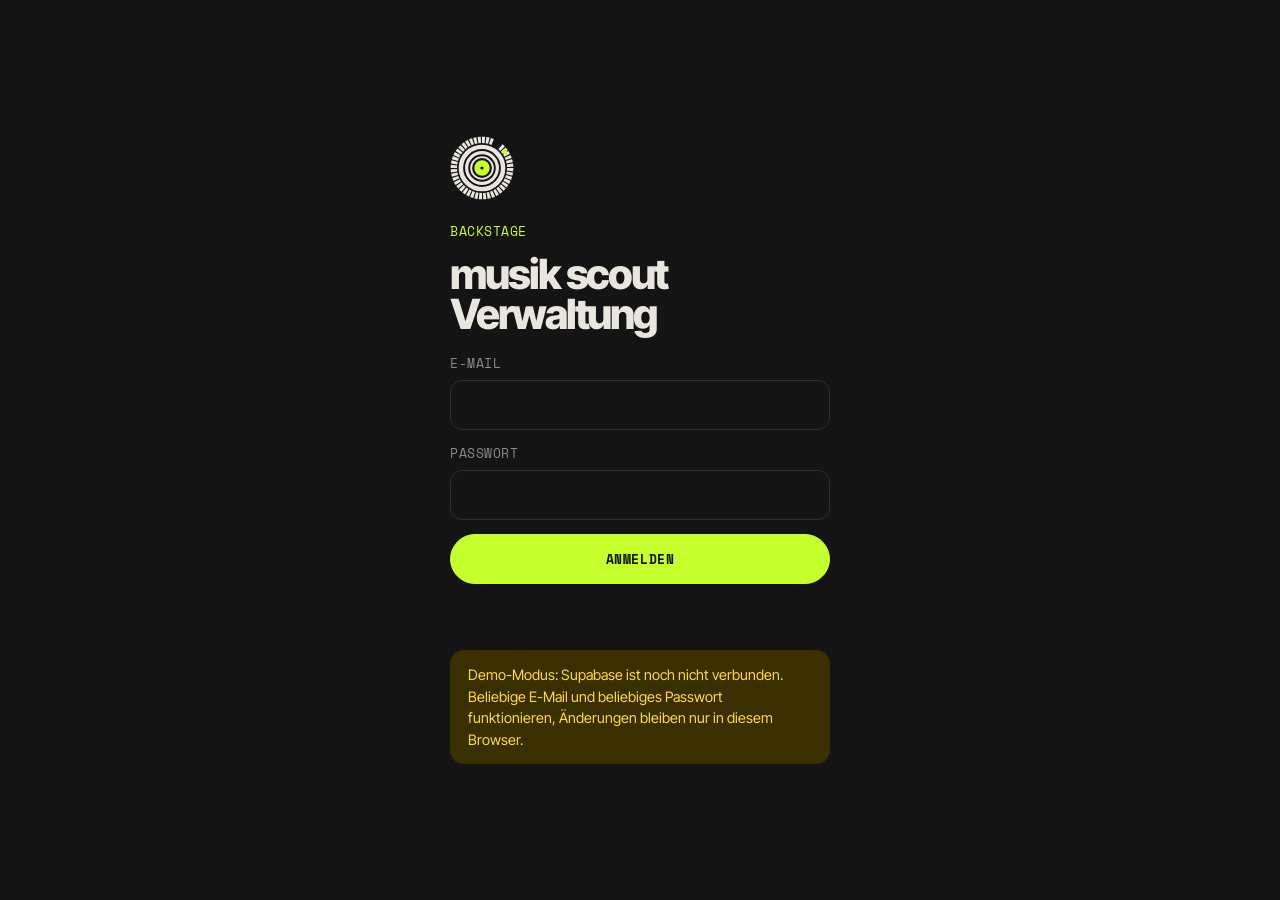
==== backstage-b0ivr8/index.html @ bc031a05 "Admin-Bereich (Backstage), Events in Datenbank, QR-Plakat, Danke-Screen mit nächstem Termin - Verste" ====
<!doctype html>
<html lang="de">
<head>
  <meta charset="utf-8">
  <meta name="viewport" content="width=device-width, initial-scale=1">
  <title>Backstage · musik scout</title>
  <meta name="robots" content="noindex, nofollow">
  <meta name="theme-color" content="#141414">
  <link rel="icon" href="../assets/logo-static.svg" type="image/svg+xml">
  <link rel="stylesheet" href="../assets/style.css">
  <link rel="stylesheet" href="admin.css">
</head>
<body class="admin">
  <div id="app"></div>

  <script src="../assets/data.js"></script>
  <script src="../assets/config.js"></script>
  <script src="../assets/db.js"></script>
  <script src="admin.js"></script>
</body>
</html>
---- assets/style.css ----
@import url("https://fonts.googleapis.com/css2?family=Inter+Tight:wght@500;700;800&family=Space+Mono:wght@400;700&display=swap");

:root {
  --bg: #141414;
  --bg-2: #1c1c1c;
  --ink: #e9e6df;
  --ink-dim: #8d8a84;
  --line: #2d2d2d;
  --lime: #c6ff2e;
  --sans: "Inter Tight", "Helvetica Neue", Arial, sans-serif;
  --mono: "Space Mono", ui-monospace, Menlo, monospace;
  --pad: clamp(20px, 5vw, 64px);
}

* { box-sizing: border-box; margin: 0; padding: 0; }
html { scroll-behavior: smooth; }
body {
  background: var(--bg);
  color: var(--ink);
  font-family: var(--sans);
  -webkit-font-smoothing: antialiased;
  line-height: 1.5;
}
a { color: inherit; }
img, svg { display: block; max-width: 100%; }

.mono { font-family: var(--mono); text-transform: uppercase; letter-spacing: 0.04em; font-size: 0.82rem; }
.lime { color: var(--lime); }
.dim { color: var(--ink-dim); }
.wrap { max-width: 1180px; margin: 0 auto; padding: 0 var(--pad); }

/* ── Nav ─────────────────────────────────────────── */
.nav {
  position: sticky; top: 0; z-index: 10;
  display: flex; justify-content: space-between; align-items: center;
  padding: 18px var(--pad);
  background: rgba(20, 20, 20, 0.85);
  backdrop-filter: blur(10px);
  border-bottom: 1px solid var(--line);
}
.nav .brand { display: flex; gap: 10px; align-items: center; text-decoration: none; font-weight: 800; letter-spacing: -0.02em; }
.nav .brand img { width: 28px; height: 28px; }
.nav ul { display: flex; gap: 28px; list-style: none; }
.nav ul a { text-decoration: none; }
.nav ul a:hover { color: var(--lime); }
@media (max-width: 720px) { .nav ul li:not(:last-child) { display: none; } }

/* ── Hero ────────────────────────────────────────── */
.hero { padding-top: clamp(40px, 8vw, 96px); padding-bottom: clamp(48px, 8vw, 110px); }
.hero-meta { display: flex; justify-content: space-between; margin-bottom: clamp(24px, 5vw, 48px); }
.hero-grid { display: grid; grid-template-columns: 1.05fr 1fr; gap: clamp(24px, 5vw, 72px); align-items: center; }
.hero-logo { width: 100%; max-width: 520px; justify-self: center; color: var(--ink); }
.hero-logo .orbit { transform-origin: 100px 100px; animation: orbit 14s linear infinite; }
@keyframes orbit { to { transform: rotate(360deg); } }
@media (prefers-reduced-motion: reduce) { .hero-logo .orbit { animation: none; } }

.wordmark {
  font-weight: 800;
  font-size: clamp(4.2rem, 13vw, 10.5rem);
  line-height: 0.82;
  letter-spacing: -0.055em;
  margin-bottom: 28px;
}
.hero p.lede { font-size: clamp(1.1rem, 1.6vw, 1.35rem); max-width: 30ch; color: var(--ink); }
.hero p.lede strong { color: var(--lime); font-weight: 700; }
.cta-row { display: flex; gap: 12px; flex-wrap: wrap; margin-top: 32px; }

.btn {
  display: inline-flex; align-items: center; gap: 10px;
  padding: 14px 22px; border-radius: 999px;
  font-family: var(--mono); text-transform: uppercase; font-size: 0.82rem; letter-spacing: 0.04em;
  text-decoration: none; border: 1px solid var(--ink); background: transparent; color: var(--ink);
  cursor: pointer; transition: background .15s, color .15s, transform .1s;
}
.btn:hover { background: var(--ink); color: var(--bg); }
.btn.primary { background: var(--lime); border-color: var(--lime); color: var(--bg); font-weight: 700; }
.btn.primary:hover { background: var(--ink); border-color: var(--ink); }
.btn:active { transform: scale(0.97); }

@media (max-width: 860px) {
  .hero-grid { grid-template-columns: 1fr; }
  .hero-logo { max-width: 300px; order: -1; }
}

/* ── Sections ────────────────────────────────────── */
section { border-top: 1px solid var(--line); padding: clamp(56px, 9vw, 120px) 0; }
.section-head { display: flex; justify-content: space-between; align-items: baseline; margin-bottom: clamp(28px, 5vw, 56px); gap: 16px; }
h2 { font-size: clamp(2.2rem, 5.5vw, 4.2rem); font-weight: 800; letter-spacing: -0.045em; line-height: 0.95; }

/* Event-Karte im Poster-Stil */
.event-card {
  display: grid; grid-template-columns: 1fr 1fr; gap: 0;
  border: 1px solid var(--line); border-radius: 18px; overflow: hidden; background: var(--bg-2);
}
.event-card .left, .event-card .right { padding: clamp(24px, 4vw, 44px); }
.event-card .left { border-right: 1px solid var(--line); display: flex; flex-direction: column; justify-content: space-between; gap: 32px; }
.event-date { font-size: clamp(3.4rem, 8vw, 6rem); font-weight: 800; letter-spacing: -0.05em; line-height: 0.9; }
.lineup { list-style: none; text-align: right; }
.lineup li { font-size: clamp(1.5rem, 3vw, 2.2rem); font-weight: 700; letter-spacing: -0.03em; line-height: 1.15; }
.lineup a { text-decoration: none; }
.lineup a:hover { color: var(--lime); }
.right .group + .group { margin-top: 26px; }
.right .group .mono { margin-bottom: 6px; text-align: right; }
.event-foot { display: flex; justify-content: space-between; align-items: center; border-top: 1px solid var(--line); padding: 18px clamp(24px, 4vw, 44px); grid-column: 1 / -1; gap: 12px; flex-wrap: wrap; }
@media (max-width: 760px) {
  .event-card { grid-template-columns: 1fr; }
  .event-card .left { border-right: 0; border-bottom: 1px solid var(--line); }
}

/* Konzept */
.steps { display: grid; grid-template-columns: repeat(3, 1fr); gap: 1px; background: var(--line); border: 1px solid var(--line); border-radius: 18px; overflow: hidden; }
.step { background: var(--bg); padding: clamp(24px, 3.5vw, 40px); }
.step .num { font-family: var(--mono); color: var(--lime); margin-bottom: 40px; }
.step h3 { font-size: 1.6rem; letter-spacing: -0.03em; margin-bottom: 10px; }
.step p { color: var(--ink-dim); }
@media (max-width: 760px) { .steps { grid-template-columns: 1fr; } }

/* Archiv */
.archive { list-style: none; border-top: 1px solid var(--line); }
.archive li { display: grid; grid-template-columns: 90px 140px 1fr auto; gap: 16px; padding: 20px 0; border-bottom: 1px solid var(--line); align-items: baseline; }
.archive .acts { font-weight: 700; font-size: 1.15rem; letter-spacing: -0.02em; }
.archive .win { color: var(--lime); }
.empty { color: var(--ink-dim); padding: 24px 0; }
@media (max-width: 760px) { .archive li { grid-template-columns: 1fr; gap: 4px; } }

/* Bewerben */
.apply { display: grid; grid-template-columns: 1fr 1fr; gap: clamp(28px, 5vw, 72px); align-items: start; }
.apply p { color: var(--ink-dim); font-size: 1.1rem; max-width: 40ch; margin-top: 18px; }
form.apply-form { display: grid; gap: 12px; }
.field { display: grid; gap: 6px; }
.field input, .field textarea {
  width: 100%; padding: 14px 16px; border-radius: 12px; border: 1px solid var(--line);
  background: var(--bg-2); color: var(--ink); font: inherit; font-size: 1rem;
}
.field input:focus, .field textarea:focus { outline: none; border-color: var(--lime); }
.field textarea { min-height: 110px; resize: vertical; }
@media (max-width: 760px) { .apply { grid-template-columns: 1fr; } }

/* Footer */
footer { border-top: 1px solid var(--line); padding: 40px 0 56px; }
footer .wrap { display: flex; justify-content: space-between; gap: 20px; flex-wrap: wrap; }

/* ── Voting-Seite ────────────────────────────────── */
.vote-page { min-height: 100svh; display: flex; flex-direction: column; }
.vote-head { padding: 22px var(--pad) 0; display: flex; justify-content: space-between; align-items: center; }
.vote-head img { width: 40px; height: 40px; }
.vote-main { flex: 1; padding: 28px var(--pad) 40px; max-width: 560px; width: 100%; margin: 0 auto; }
.vote-main h1 { font-size: clamp(2.6rem, 11vw, 3.6rem); font-weight: 800; letter-spacing: -0.05em; line-height: 0.92; margin: 10px 0 14px; }
.vote-main .sub { color: var(--ink-dim); margin-bottom: 28px; }
.choices { display: grid; gap: 12px; }
.choice {
  display: flex; justify-content: space-between; align-items: center;
  width: 100%; padding: 22px 22px; border-radius: 16px;
  border: 1px solid var(--line); background: var(--bg-2); color: var(--ink);
  font: inherit; font-size: 1.6rem; font-weight: 700; letter-spacing: -0.03em; text-align: left;
  cursor: pointer; transition: border-color .15s, background .15s, transform .1s;
}
.choice .dot { width: 22px; height: 22px; border-radius: 50%; border: 2px solid var(--ink-dim); flex: none; transition: all .15s; }
.choice:hover { border-color: var(--ink-dim); }
.choice[aria-pressed="true"] { border-color: var(--lime); background: #20241a; }
.choice[aria-pressed="true"] .dot { border-color: var(--lime); background: var(--lime); box-shadow: inset 0 0 0 4px #20241a; }
.choice:active { transform: scale(0.985); }
.vote-submit { width: 100%; justify-content: center; margin-top: 22px; padding: 18px; font-size: 0.95rem; }
.vote-submit:disabled { background: var(--bg-2); border-color: var(--line); color: var(--ink-dim); cursor: not-allowed; }
.notice { border: 1px solid var(--line); border-radius: 16px; padding: 26px; background: var(--bg-2); }
.notice h2 { font-size: 2rem; margin-bottom: 8px; }
.notice p { color: var(--ink-dim); }
.demo-flag { position: fixed; bottom: 12px; left: 50%; transform: translateX(-50%); background: #3a2f00; color: #ffd84a; border-radius: 999px; padding: 6px 14px; font-family: var(--mono); font-size: 0.7rem; text-transform: uppercase; white-space: nowrap; }

/* ── Live-Ergebnis (Beamer) ──────────────────────── */
.results-page { min-height: 100vh; padding: 4vh 5vw; display: grid; grid-template-rows: auto 1fr auto; gap: 4vh; }
.results-top { display: flex; justify-content: space-between; align-items: flex-start; }
.results-top h1 { font-size: 7vw; font-weight: 800; letter-spacing: -0.055em; line-height: 0.85; }
.results-bars { display: grid; align-content: center; gap: 3.2vh; }
.bar-row { display: grid; grid-template-columns: 26vw 1fr 9vw; align-items: center; gap: 2vw; }
.bar-row .name { font-size: 3.4vw; font-weight: 800; letter-spacing: -0.04em; text-align: right; white-space: nowrap; overflow: hidden; text-overflow: ellipsis; }
.bar-track { height: 7vh; background: var(--bg-2); border-radius: 999px; overflow: hidden; }
.bar-fill { height: 100%; width: 0; background: var(--ink); border-radius: 999px; transition: width 0.9s cubic-bezier(.2,.8,.2,1); }
.bar-row.lead .bar-fill { background: var(--lime); }
.bar-row .pct { font-family: var(--mono); font-size: 2.4vw; }
.results-foot { display: flex; justify-content: space-between; align-items: flex-end; }
.qr-box { display: flex; gap: 2vw; align-items: center; }
.qr-box .qr { background: var(--ink); padding: 10px; border-radius: 12px; width: 15vh; height: 15vh; }
.qr-box .qr img, .qr-box .qr canvas, .qr-box .qr svg { width: 100%; height: 100%; }
.results-foot .mono { font-size: 1.4vw; }

/* Sprachumschalter */
.lang { display: flex; gap: 6px; align-items: center; }
.lang button { background: none; border: 0; color: var(--ink-dim); font: inherit; cursor: pointer; padding: 2px; }
.lang button[aria-pressed="true"] { color: var(--lime); }
.lang button:hover { color: var(--ink); }
.hero-logo img { width: 100%; height: auto; }

/* Nach dem Voting */
.stay { margin-top: 28px; }
.next-mini { display: grid; gap: 4px; margin-top: 10px; padding: 18px 20px; border: 1px solid var(--line); border-radius: 16px; text-decoration: none; background: var(--bg-2); }
.next-mini strong { font-size: 1.3rem; letter-spacing: -0.02em; }
.next-mini:hover { border-color: var(--lime); }
---- backstage-b0ivr8/admin.css ----
.admin { min-height: 100vh; }
.a-wrap { max-width: 980px; margin: 0 auto; padding: 0 var(--pad) 80px; }
.a-top { display: flex; justify-content: space-between; align-items: center; padding: 20px var(--pad); border-bottom: 1px solid var(--line); position: sticky; top: 0; background: rgba(20,20,20,.9); backdrop-filter: blur(10px); z-index: 5; }
.a-top .brand { display: flex; gap: 10px; align-items: center; font-weight: 800; letter-spacing: -0.02em; }
.a-top .brand img { width: 28px; }
.a-top .brand .mono { color: var(--lime); }
.btn.sm { padding: 9px 14px; font-size: 0.72rem; }
.btn.danger:hover { background: #ff5a4e; border-color: #ff5a4e; color: var(--bg); }
.btn.ghost { border-color: var(--line); }

/* Login */
.login { min-height: 100vh; display: grid; place-items: center; padding: var(--pad); }
.login form { width: 100%; max-width: 380px; display: grid; gap: 14px; }
.login img { width: 64px; margin-bottom: 8px; }
.login h1 { font-size: 2.6rem; font-weight: 800; letter-spacing: -0.05em; line-height: .95; margin-bottom: 6px; }
.err { color: #ff7a70; min-height: 1.2em; font-family: var(--mono); font-size: .75rem; }

/* Liste */
.a-head { display: flex; justify-content: space-between; align-items: end; gap: 16px; margin: 40px 0 18px; }
.a-head h2 { font-size: clamp(1.8rem, 4vw, 2.6rem); }
.ev-list { display: grid; gap: 14px; }
.ev { border: 1px solid var(--line); border-radius: 18px; background: var(--bg-2); overflow: hidden; }
.ev-main { display: grid; grid-template-columns: 150px 1fr auto; gap: 20px; padding: 22px; align-items: center; }
.ev-date { font-size: 2.4rem; font-weight: 800; letter-spacing: -0.05em; line-height: .9; }
.ev-acts { font-weight: 700; font-size: 1.15rem; letter-spacing: -0.02em; }
.badge { display: inline-flex; align-items: center; gap: 7px; padding: 6px 12px; border-radius: 999px; font-family: var(--mono); font-size: .68rem; text-transform: uppercase; border: 1px solid var(--line); color: var(--ink-dim); white-space: nowrap; }
.badge.open { border-color: var(--lime); color: var(--lime); }
.badge.open::before { content: ""; width: 7px; height: 7px; border-radius: 50%; background: var(--lime); animation: pulse 1.4s infinite; }
@keyframes pulse { 50% { opacity: .25; } }
.ev-actions { display: flex; flex-wrap: wrap; gap: 8px; padding: 14px 22px; border-top: 1px solid var(--line); }
.ev-actions .spacer { flex: 1; }
.ev-res { padding: 18px 22px 22px; border-top: 1px solid var(--line); display: grid; gap: 10px; }
.res-row { display: grid; grid-template-columns: 160px 1fr 80px; gap: 12px; align-items: center; }
.res-row .bar { height: 12px; border-radius: 999px; background: var(--bg); overflow: hidden; }
.res-row .bar i { display: block; height: 100%; background: var(--ink); border-radius: 999px; }
.res-row.lead .bar i { background: var(--lime); }
.res-row b { font-weight: 700; }
.win-row { display: flex; gap: 10px; flex-wrap: wrap; align-items: center; margin-top: 8px; }
select, .admin input, .admin textarea { padding: 12px 14px; border-radius: 12px; border: 1px solid var(--line); background: var(--bg); color: var(--ink); font: inherit; }
select:focus, .admin input:focus { outline: none; border-color: var(--lime); }
@media (max-width: 700px) {
  .ev-main { grid-template-columns: 1fr; gap: 10px; }
  .res-row { grid-template-columns: 1fr 70px; } .res-row .bar { grid-column: 1 / -1; grid-row: 2; }
}

/* Editor */
.editor { display: grid; gap: 22px; margin-top: 32px; }
.editor .grid2 { display: grid; grid-template-columns: 1fr 1fr; gap: 14px; }
.editor .grid3 { display: grid; grid-template-columns: 2fr 1fr 2fr; gap: 10px; }
.editor fieldset { border: 1px solid var(--line); border-radius: 18px; padding: 20px; display: grid; gap: 14px; }
.editor legend { font-family: var(--mono); text-transform: uppercase; font-size: .75rem; color: var(--lime); padding: 0 8px; }
.editor .field input { background: var(--bg); }
.act-row { display: grid; grid-template-columns: 1fr 1.3fr auto; gap: 10px; }
.hint { color: var(--ink-dim); font-size: .85rem; }
@media (max-width: 700px) { .editor .grid2, .editor .grid3, .act-row { grid-template-columns: 1fr; } }

.toast { position: fixed; bottom: 20px; left: 50%; transform: translateX(-50%); background: var(--lime); color: var(--bg); padding: 10px 18px; border-radius: 999px; font-family: var(--mono); font-size: .75rem; text-transform: uppercase; font-weight: 700; z-index: 20; }
.demo-note { margin-top: 24px; padding: 14px 18px; border-radius: 14px; background: #3a2f00; color: #ffd84a; font-size: .9rem; }
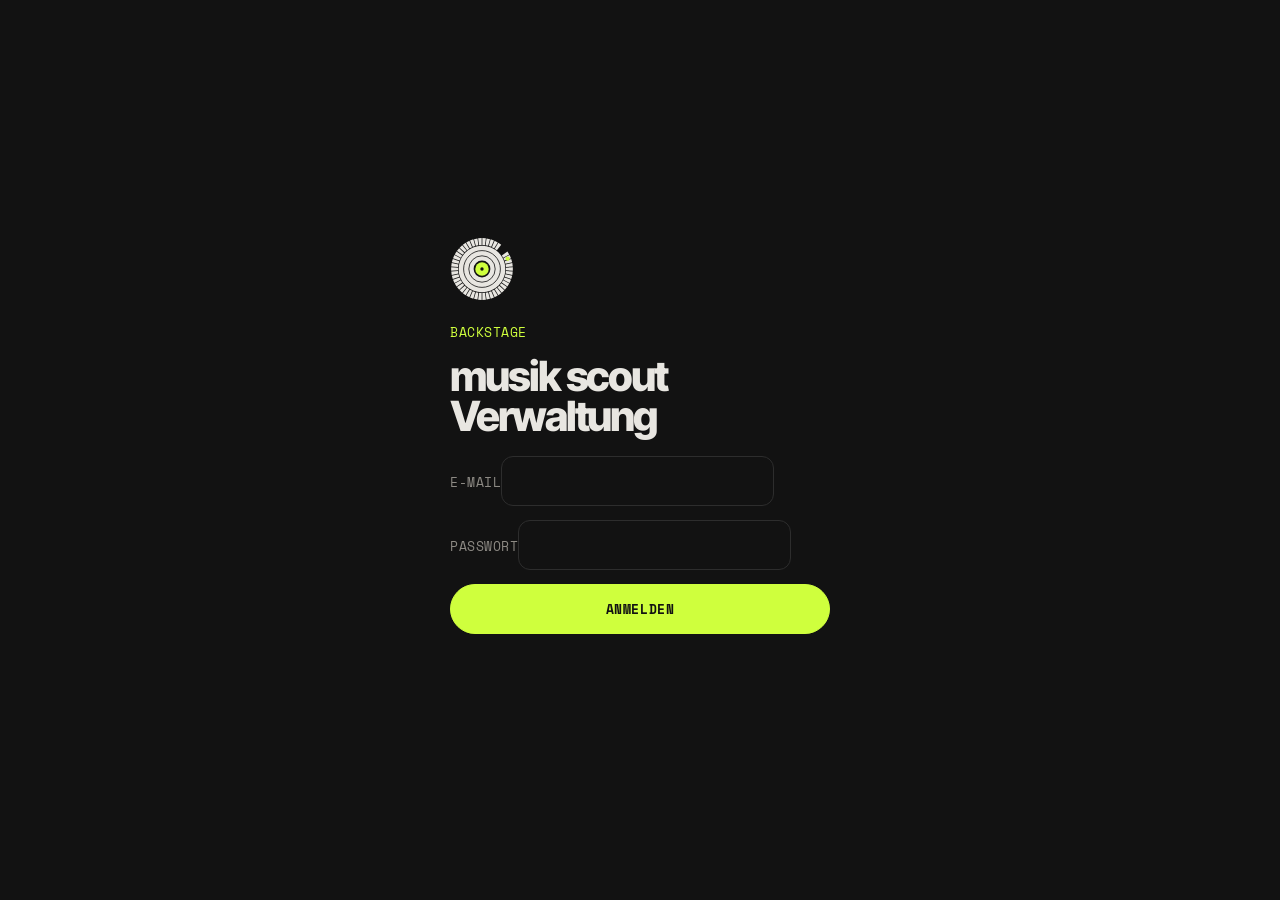
==== commit 44eda705: "Genre-Spiel mit Glücksrad, echtes Logo, Archiv mit Fotos, Künstler- und Spendenbereich - Abstimmung:" ====
--- a/backstage-b0ivr8/index.html
+++ b/backstage-b0ivr8/index.html
@@ -5,7 +5,7 @@
   <meta name="viewport" content="width=device-width, initial-scale=1">
   <title>Backstage · musik scout</title>
   <meta name="robots" content="noindex, nofollow">
-  <meta name="theme-color" content="#141414">
+  <meta name="theme-color" content="#121212">
   <link rel="icon" href="../assets/logo-static.svg" type="image/svg+xml">
   <link rel="stylesheet" href="../assets/style.css">
   <link rel="stylesheet" href="admin.css">
--- a/assets/style.css
+++ b/assets/style.css
@@ -1,12 +1,12 @@
 @import url("https://fonts.googleapis.com/css2?family=Inter+Tight:wght@500;700;800&family=Space+Mono:wght@400;700&display=swap");
 
 :root {
-  --bg: #141414;
-  --bg-2: #1c1c1c;
-  --ink: #e9e6df;
+  --bg: #121212;
+  --bg-2: #1b1b1a;
+  --ink: #e8e6e1;
   --ink-dim: #8d8a84;
   --line: #2d2d2d;
-  --lime: #c6ff2e;
+  --lime: #cfff3d;
   --sans: "Inter Tight", "Helvetica Neue", Arial, sans-serif;
   --mono: "Space Mono", ui-monospace, Menlo, monospace;
   --pad: clamp(20px, 5vw, 64px);
@@ -34,16 +34,16 @@
   position: sticky; top: 0; z-index: 10;
   display: flex; justify-content: space-between; align-items: center;
   padding: 18px var(--pad);
-  background: rgba(20, 20, 20, 0.85);
+  background: rgba(18, 18, 18, 0.85);
   backdrop-filter: blur(10px);
   border-bottom: 1px solid var(--line);
 }
 .nav .brand { display: flex; gap: 10px; align-items: center; text-decoration: none; font-weight: 800; letter-spacing: -0.02em; }
 .nav .brand img { width: 28px; height: 28px; }
-.nav ul { display: flex; gap: 28px; list-style: none; }
+.nav ul { display: flex; gap: 24px; list-style: none; align-items: center; }
 .nav ul a { text-decoration: none; }
 .nav ul a:hover { color: var(--lime); }
-@media (max-width: 720px) { .nav ul li:not(:last-child) { display: none; } }
+@media (max-width: 900px) { .nav ul li:not(:last-child) { display: none; } }
 
 /* ── Hero ────────────────────────────────────────── */
 .hero { padding-top: clamp(40px, 8vw, 96px); padding-bottom: clamp(48px, 8vw, 110px); }
@@ -115,27 +115,6 @@
 .step p { color: var(--ink-dim); }
 @media (max-width: 760px) { .steps { grid-template-columns: 1fr; } }
 
-/* Archiv */
-.archive { list-style: none; border-top: 1px solid var(--line); }
-.archive li { display: grid; grid-template-columns: 90px 140px 1fr auto; gap: 16px; padding: 20px 0; border-bottom: 1px solid var(--line); align-items: baseline; }
-.archive .acts { font-weight: 700; font-size: 1.15rem; letter-spacing: -0.02em; }
-.archive .win { color: var(--lime); }
-.empty { color: var(--ink-dim); padding: 24px 0; }
-@media (max-width: 760px) { .archive li { grid-template-columns: 1fr; gap: 4px; } }
-
-/* Bewerben */
-.apply { display: grid; grid-template-columns: 1fr 1fr; gap: clamp(28px, 5vw, 72px); align-items: start; }
-.apply p { color: var(--ink-dim); font-size: 1.1rem; max-width: 40ch; margin-top: 18px; }
-form.apply-form { display: grid; gap: 12px; }
-.field { display: grid; gap: 6px; }
-.field input, .field textarea {
-  width: 100%; padding: 14px 16px; border-radius: 12px; border: 1px solid var(--line);
-  background: var(--bg-2); color: var(--ink); font: inherit; font-size: 1rem;
-}
-.field input:focus, .field textarea:focus { outline: none; border-color: var(--lime); }
-.field textarea { min-height: 110px; resize: vertical; }
-@media (max-width: 760px) { .apply { grid-template-columns: 1fr; } }
-
 /* Footer */
 footer { border-top: 1px solid var(--line); padding: 40px 0 56px; }
 footer .wrap { display: flex; justify-content: space-between; gap: 20px; flex-wrap: wrap; }
@@ -147,19 +126,6 @@
 .vote-main { flex: 1; padding: 28px var(--pad) 40px; max-width: 560px; width: 100%; margin: 0 auto; }
 .vote-main h1 { font-size: clamp(2.6rem, 11vw, 3.6rem); font-weight: 800; letter-spacing: -0.05em; line-height: 0.92; margin: 10px 0 14px; }
 .vote-main .sub { color: var(--ink-dim); margin-bottom: 28px; }
-.choices { display: grid; gap: 12px; }
-.choice {
-  display: flex; justify-content: space-between; align-items: center;
-  width: 100%; padding: 22px 22px; border-radius: 16px;
-  border: 1px solid var(--line); background: var(--bg-2); color: var(--ink);
-  font: inherit; font-size: 1.6rem; font-weight: 700; letter-spacing: -0.03em; text-align: left;
-  cursor: pointer; transition: border-color .15s, background .15s, transform .1s;
-}
-.choice .dot { width: 22px; height: 22px; border-radius: 50%; border: 2px solid var(--ink-dim); flex: none; transition: all .15s; }
-.choice:hover { border-color: var(--ink-dim); }
-.choice[aria-pressed="true"] { border-color: var(--lime); background: #20241a; }
-.choice[aria-pressed="true"] .dot { border-color: var(--lime); background: var(--lime); box-shadow: inset 0 0 0 4px #20241a; }
-.choice:active { transform: scale(0.985); }
 .vote-submit { width: 100%; justify-content: center; margin-top: 22px; padding: 18px; font-size: 0.95rem; }
 .vote-submit:disabled { background: var(--bg-2); border-color: var(--line); color: var(--ink-dim); cursor: not-allowed; }
 .notice { border: 1px solid var(--line); border-radius: 16px; padding: 26px; background: var(--bg-2); }
@@ -196,3 +162,83 @@
 .next-mini { display: grid; gap: 4px; margin-top: 10px; padding: 18px 20px; border: 1px solid var(--line); border-radius: 16px; text-decoration: none; background: var(--bg-2); }
 .next-mini strong { font-size: 1.3rem; letter-spacing: -0.02em; }
 .next-mini:hover { border-color: var(--lime); }
+
+/* ── Rad (Genre-Spiel) ───────────────────────────── */
+.wheel { width: 100%; height: auto; display: block; user-select: none; -webkit-tap-highlight-color: transparent; }
+.wheel .w-arc { fill: none; stroke: #3a3a38; stroke-width: 14; stroke-linecap: round; transition: stroke .3s; }
+.wheel .w-arc.on { stroke: var(--lime); }
+.wheel .w-label { font-family: var(--sans); font-weight: 800; font-size: 68px; letter-spacing: -0.02em; fill: #8d8a84; transition: fill .3s; }
+.wheel .w-label.on { fill: var(--lime); }
+.wheel .w-hit { fill: transparent; cursor: pointer; }
+.wheel .w-center { fill: transparent; cursor: pointer; }
+.wheel.spinning .w-label { fill: #5a5955; }
+
+/* ── Das Spiel ───────────────────────────────────── */
+.game { display: grid; grid-template-columns: 1.1fr 1fr; gap: clamp(28px, 6vw, 80px); align-items: center; }
+.game-title { font-family: var(--mono); font-weight: 700; text-transform: uppercase; color: var(--lime); font-size: clamp(2.6rem, 7vw, 5rem); letter-spacing: 0.02em; margin: 10px 0 22px; }
+.game p { font-family: var(--mono); font-size: clamp(.95rem, 1.3vw, 1.08rem); line-height: 1.6; max-width: 44ch; margin-bottom: 14px; }
+.game-drink { display: block; font-family: var(--mono); font-weight: 700; text-transform: uppercase; color: var(--lime); font-size: clamp(2rem, 5vw, 3.4rem); line-height: 1.1; margin-top: 10px; }
+.game-wheel { max-width: 460px; width: 100%; justify-self: center; }
+@media (max-width: 800px) { .game { grid-template-columns: 1fr; } }
+
+/* ── Archiv ──────────────────────────────────────── */
+#archive-list { display: grid; gap: 22px; }
+.arch { border: 1px solid var(--line); border-radius: 18px; overflow: hidden; background: var(--bg-2); }
+.arch-head, .arch-foot { display: flex; justify-content: space-between; gap: 12px; padding: 16px 22px; flex-wrap: wrap; }
+.arch-head { border-bottom: 1px solid var(--line); }
+.arch-foot { border-top: 1px solid var(--line); }
+.arch-body { display: grid; grid-template-columns: 240px 1fr; gap: 22px; padding: 22px; }
+.arch-poster img { width: 100%; border-radius: 10px; display: block; transition: transform .2s; }
+.arch-poster:hover img { transform: scale(1.02); }
+.arch-people { display: grid; grid-template-columns: repeat(auto-fill, minmax(150px, 1fr)); gap: 14px; align-content: start; }
+.person { margin: 0; }
+.person img, .person .ph { width: 100%; aspect-ratio: 4 / 5; object-fit: cover; border-radius: 10px; display: block; filter: grayscale(1); background: var(--bg); transition: filter .3s; }
+.person:hover img { filter: none; }
+.person figcaption { display: grid; gap: 2px; margin-top: 8px; }
+.person strong { font-size: 1.05rem; letter-spacing: -0.02em; }
+.person a { text-decoration: none; } .person a:hover { color: var(--lime); }
+.empty { color: var(--ink-dim); padding: 24px 0; }
+@media (max-width: 700px) { .arch-body { grid-template-columns: 1fr; } .arch-poster { max-width: 260px; } .arch-people { grid-template-columns: repeat(2, 1fr); } }
+
+/* ── Für Künstler:innen ──────────────────────────── */
+.artists { display: grid; grid-template-columns: 1.2fr 1fr; gap: clamp(28px, 6vw, 80px); align-items: start; }
+.artists h2 { margin: 10px 0 18px; }
+.artists-p { font-size: 1.15rem; max-width: 46ch; color: var(--ink); }
+.artists-p strong { color: var(--lime); }
+.artist-steps { list-style: none; display: grid; gap: 14px; margin: 28px 0 8px; }
+.artist-steps li { display: grid; grid-template-columns: 30px 1fr; gap: 12px; align-items: start; font-family: var(--mono); font-size: .92rem; }
+.artist-steps .n { width: 26px; height: 26px; border-radius: 6px; background: var(--lime); color: var(--bg); display: grid; place-items: center; font-weight: 700; }
+.artists-side { display: grid; gap: 16px; }
+.qr-card { display: grid; justify-items: center; gap: 12px; padding: 22px; border: 2px solid var(--lime); border-radius: 18px; text-decoration: none; background: var(--bg-2); }
+.qr-card .qr, .support-qr .qr { background: var(--ink); padding: 12px; border-radius: 12px; width: 190px; height: 190px; }
+.qr svg { width: 100%; height: 100%; display: block; }
+.video-slot { display: flex; gap: 16px; align-items: center; padding: 20px 22px; border: 1px dashed var(--line); border-radius: 18px; }
+.video-slot .play { width: 46px; height: 46px; border-radius: 50%; border: 2px solid var(--ink-dim); position: relative; flex: none; }
+.video-slot .play::after { content: ""; position: absolute; left: 17px; top: 13px; border-left: 14px solid var(--ink-dim); border-top: 9px solid transparent; border-bottom: 9px solid transparent; }
+@media (max-width: 800px) { .artists { grid-template-columns: 1fr; } }
+
+/* ── Unterstützen ────────────────────────────────── */
+.support { display: grid; grid-template-columns: 1.4fr 1fr; gap: clamp(28px, 6vw, 80px); align-items: center; }
+.support p { color: var(--ink-dim); font-size: 1.1rem; max-width: 44ch; margin-top: 16px; }
+.support-qr { display: grid; justify-items: center; gap: 10px; }
+.donate-range { font-family: var(--mono); font-size: 1.6rem; }
+@media (max-width: 760px) { .support { grid-template-columns: 1fr; } }
+
+/* ── Abstimmung / Ticket ─────────────────────────── */
+.vote-brand { display: flex; gap: 10px; align-items: center; text-decoration: none; font-weight: 800; letter-spacing: -0.02em; }
+.vote-brand img { width: 30px; height: 30px; }
+.vote-wheel { max-width: 400px; margin: 4px auto 0; }
+.ticket { margin-top: 22px; border: 2px solid var(--line); border-radius: 22px; padding: 22px; background: var(--bg-2); position: relative; overflow: hidden; }
+.ticket.won { border-color: var(--lime); box-shadow: 0 0 0 4px rgba(207,255,61,.12); animation: glow 1.6s ease-in-out infinite; }
+.ticket.lost { opacity: .85; }
+@keyframes glow { 50% { box-shadow: 0 0 0 10px rgba(207,255,61,.05); } }
+.ticket-top { display: flex; justify-content: space-between; align-items: center; color: var(--ink-dim); }
+.live-dot { width: 12px; height: 12px; border-radius: 50%; background: var(--lime); animation: pulse 1.2s infinite; }
+@keyframes pulse { 50% { opacity: .2; } }
+.ticket-genre { font-family: var(--mono); font-weight: 700; text-transform: uppercase; color: var(--lime); font-size: clamp(3.4rem, 18vw, 5rem); line-height: 1; margin: 18px 0 6px; letter-spacing: 0.02em; }
+.ticket-code { color: var(--ink); font-size: .95rem; }
+.ticket-status { margin-top: 18px; padding-top: 18px; border-top: 1px dashed var(--line); }
+.ticket-status h2 { font-family: var(--mono); text-transform: uppercase; font-size: 2.2rem; margin-bottom: 6px; }
+.ticket-status p { color: var(--ink-dim); } .ticket-status strong { color: var(--ink); text-transform: uppercase; }
+.ticket-clock { margin-top: 14px; color: var(--ink-dim); font-size: .75rem; }
+.bar-row .name.genre { font-family: var(--mono); text-transform: uppercase; letter-spacing: .02em; }
--- a/backstage-b0ivr8/admin.css
+++ b/backstage-b0ivr8/admin.css
@@ -1,6 +1,6 @@
 .admin { min-height: 100vh; }
 .a-wrap { max-width: 980px; margin: 0 auto; padding: 0 var(--pad) 80px; }
-.a-top { display: flex; justify-content: space-between; align-items: center; padding: 20px var(--pad); border-bottom: 1px solid var(--line); position: sticky; top: 0; background: rgba(20,20,20,.9); backdrop-filter: blur(10px); z-index: 5; }
+.a-top { display: flex; justify-content: space-between; align-items: center; padding: 20px var(--pad); border-bottom: 1px solid var(--line); position: sticky; top: 0; background: rgba(18,18,18,.9); backdrop-filter: blur(10px); z-index: 5; }
 .a-top .brand { display: flex; gap: 10px; align-items: center; font-weight: 800; letter-spacing: -0.02em; }
 .a-top .brand img { width: 28px; }
 .a-top .brand .mono { color: var(--lime); }
@@ -50,7 +50,7 @@
 .editor fieldset { border: 1px solid var(--line); border-radius: 18px; padding: 20px; display: grid; gap: 14px; }
 .editor legend { font-family: var(--mono); text-transform: uppercase; font-size: .75rem; color: var(--lime); padding: 0 8px; }
 .editor .field input { background: var(--bg); }
-.act-row { display: grid; grid-template-columns: 1fr 1.3fr auto; gap: 10px; }
+.act-row { display: grid; grid-template-columns: 1fr 1.2fr 1.2fr auto; gap: 10px; }
 .hint { color: var(--ink-dim); font-size: .85rem; }
 @media (max-width: 700px) { .editor .grid2, .editor .grid3, .act-row { grid-template-columns: 1fr; } }
 
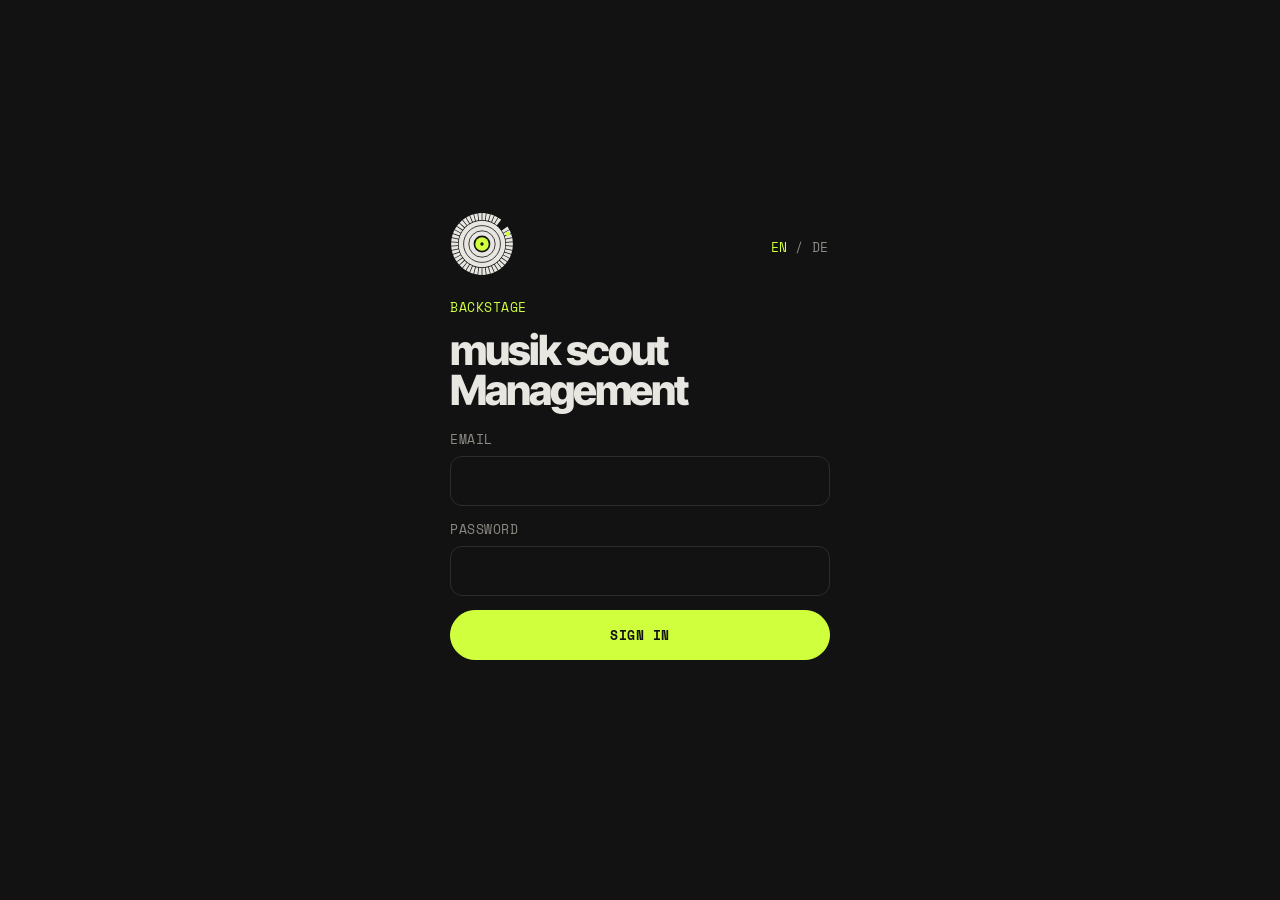
==== commit b9c6e617: "Anfrage-Formulare mit Upload, Backstage EN/DE mit Posteingang, Instagram-Buttons und -Hinweis im Spi" ====
--- a/backstage-b0ivr8/index.html
+++ b/backstage-b0ivr8/index.html
@@ -1,5 +1,5 @@
 <!doctype html>
-<html lang="de">
+<html lang="en">
 <head>
   <meta charset="utf-8">
   <meta name="viewport" content="width=device-width, initial-scale=1">
--- a/assets/style.css
+++ b/assets/style.css
@@ -1,4 +1,9 @@
-@import url("https://fonts.googleapis.com/css2?family=Inter+Tight:wght@500;700;800&family=Space+Mono:wght@400;700&display=swap");
+/* Schriften lokal gehostet (keine Verbindung zu Google) */
+@font-face { font-family: "Inter Tight"; font-style: normal; font-weight: 500; font-display: swap; src: url("fonts/inter-tight-latin-500-normal.woff2") format("woff2"); }
+@font-face { font-family: "Inter Tight"; font-style: normal; font-weight: 700; font-display: swap; src: url("fonts/inter-tight-latin-700-normal.woff2") format("woff2"); }
+@font-face { font-family: "Inter Tight"; font-style: normal; font-weight: 800; font-display: swap; src: url("fonts/inter-tight-latin-800-normal.woff2") format("woff2"); }
+@font-face { font-family: "Space Mono"; font-style: normal; font-weight: 400; font-display: swap; src: url("fonts/space-mono-latin-400-normal.woff2") format("woff2"); }
+@font-face { font-family: "Space Mono"; font-style: normal; font-weight: 700; font-display: swap; src: url("fonts/space-mono-latin-700-normal.woff2") format("woff2"); }
 
 :root {
   --bg: #121212;
@@ -242,3 +247,61 @@
 .ticket-status p { color: var(--ink-dim); } .ticket-status strong { color: var(--ink); text-transform: uppercase; }
 .ticket-clock { margin-top: 14px; color: var(--ink-dim); font-size: .75rem; }
 .bar-row .name.genre { font-family: var(--mono); text-transform: uppercase; letter-spacing: .02em; }
+
+/* ── Instagram-Buttons ───────────────────────────── */
+.ig { width: 18px; height: 18px; flex: none; }
+.icon-btn { display: inline-grid; place-items: center; width: 38px; height: 38px; border-radius: 50%; border: 1px solid var(--line); color: var(--ink); transition: color .15s, border-color .15s, background .15s; }
+.icon-btn:hover { color: var(--bg); background: var(--lime); border-color: var(--lime); }
+.nav-ig { display: block !important; }
+.ig-pill { display: inline-flex; align-items: center; gap: 10px; margin-top: 22px; padding: 8px 8px 8px 14px; border-radius: 999px; border: 1px solid var(--line); text-decoration: none; font-family: var(--mono); font-size: .8rem; color: var(--ink); transition: border-color .15s; }
+.ig-pill:hover { border-color: var(--lime); }
+.ig-pill .ig-follow { background: var(--lime); color: var(--bg); border-radius: 999px; padding: 5px 12px; font-weight: 700; text-transform: uppercase; font-size: .72rem; }
+.btn .ig { width: 16px; height: 16px; }
+
+/* ── Locations ───────────────────────────────────── */
+.venues { display: grid; grid-template-columns: 1fr 1.2fr; gap: clamp(24px, 6vw, 80px); align-items: end; }
+.venues h2 { margin-top: 10px; }
+.venues p { color: var(--ink-dim); font-size: 1.15rem; max-width: 48ch; }
+@media (max-width: 760px) { .venues { grid-template-columns: 1fr; } }
+
+/* ── Footer ──────────────────────────────────────── */
+.foot { align-items: center; }
+.foot-brand { display: flex; align-items: center; gap: 10px; }
+.foot-brand img { width: 26px; }
+.foot-social { display: flex; align-items: center; gap: 12px; }
+.foot-legal { display: flex; gap: 18px; align-items: center; }
+.foot-legal a { color: var(--ink-dim); text-decoration: none; } .foot-legal a:hover { color: var(--ink); }
+
+/* ── Anfrage-Formular ────────────────────────────── */
+.apply-page { padding-top: 40px; padding-bottom: 90px; max-width: 860px; }
+.apply-tabs { display: inline-flex; gap: 4px; padding: 4px; border: 1px solid var(--line); border-radius: 999px; margin-bottom: 34px; }
+.apply-tabs a { padding: 9px 18px; border-radius: 999px; text-decoration: none; color: var(--ink-dim); }
+.apply-tabs a[aria-selected="true"] { background: var(--lime); color: var(--bg); font-weight: 700; }
+.apply-title { font-size: clamp(2.4rem, 6vw, 4rem); font-weight: 800; letter-spacing: -0.045em; line-height: .95; }
+.apply-lede { color: var(--ink-dim); font-size: 1.1rem; margin: 14px 0 30px; max-width: 52ch; }
+form.apply-form { display: grid; gap: 16px; }
+.apply-form .grid2 { display: grid; grid-template-columns: 1fr 1fr; gap: 16px; }
+.field { display: grid; gap: 6px; }
+.field input, .field textarea { width: 100%; padding: 14px 16px; border-radius: 12px; border: 1px solid var(--line); background: var(--bg-2); color: var(--ink); font: inherit; font-size: 1rem; }
+.field input:focus, .field textarea:focus { outline: none; border-color: var(--lime); }
+.field textarea { resize: vertical; }
+.field input[type=file] { padding: 12px; font-size: .9rem; }
+.radio-row { border: 0; display: flex; flex-wrap: wrap; gap: 10px 22px; align-items: center; }
+.radio-row legend { margin-bottom: 8px; }
+.radio-row label, .consent { display: flex; gap: 10px; align-items: flex-start; cursor: pointer; }
+input[type=radio], input[type=checkbox] { accent-color: var(--lime); width: 18px; height: 18px; margin-top: 2px; }
+.consent { color: var(--ink-dim); font-size: .92rem; } .consent a { color: var(--ink); }
+.hp { position: absolute; left: -9999px; width: 1px; height: 1px; opacity: 0; }
+.err { color: #ff7a70; font-size: .75rem; }
+.apply-done h2 { font-size: 2.6rem; }
+@media (max-width: 640px) { .apply-form .grid2 { grid-template-columns: 1fr; } }
+
+/* ── Instagram-Hinweis vor dem Spiel ─────────────── */
+.vote-tools { display: flex; align-items: center; gap: 14px; }
+.vote-tools .icon-btn { width: 34px; height: 34px; }
+.gate { margin-top: 26px; display: grid; justify-items: start; }
+.gate-logo img { width: 84px; height: 84px; border-radius: 50%; border: 2px solid var(--lime); margin-bottom: 18px; }
+.gate h1 { margin-top: 6px; }
+.gate-btn { width: 100%; justify-content: center; padding: 18px; font-size: .9rem; margin-top: 10px; }
+.gate-btn .ig { width: 18px; height: 18px; }
+.gate-skip { background: none; border: 0; color: var(--ink-dim); text-decoration: underline; text-underline-offset: 3px; margin: 18px auto 0; cursor: pointer; font-size: .75rem; }
--- a/backstage-b0ivr8/admin.css
+++ b/backstage-b0ivr8/admin.css
@@ -56,3 +56,16 @@
 
 .toast { position: fixed; bottom: 20px; left: 50%; transform: translateX(-50%); background: var(--lime); color: var(--bg); padding: 10px 18px; border-radius: 999px; font-family: var(--mono); font-size: .75rem; text-transform: uppercase; font-weight: 700; z-index: 20; }
 .demo-note { margin-top: 24px; padding: 14px 18px; border-radius: 14px; background: #3a2f00; color: #ffd84a; font-size: .9rem; }
+
+/* Tabs + Anfragen */
+.a-tabs { display: inline-flex; gap: 4px; padding: 4px; border: 1px solid var(--line); border-radius: 999px; }
+.a-tabs button { background: none; border: 0; color: var(--ink-dim); font: inherit; padding: 8px 16px; border-radius: 999px; cursor: pointer; text-transform: uppercase; }
+.a-tabs button[aria-pressed="true"] { background: var(--lime); color: var(--bg); font-weight: 700; }
+.a-tabs.small button { padding: 6px 12px; font-size: .7rem; }
+.a-tabs .count { display: inline-grid; place-items: center; min-width: 20px; height: 20px; border-radius: 99px; background: #ff5a4e; color: #fff; font-size: .7rem; margin-left: 4px; }
+.req-info { display: grid; grid-template-columns: repeat(auto-fill, minmax(160px, 1fr)); gap: 12px; }
+.req-msg { white-space: pre-wrap; background: var(--bg); padding: 14px 16px; border-radius: 12px; }
+.req-links { display: flex; flex-wrap: wrap; gap: 8px 14px; margin-top: 4px; }
+.req-links a, .linklike { color: var(--lime); background: none; border: 0; font: inherit; cursor: pointer; padding: 0; text-decoration: underline; text-underline-offset: 3px; }
+.req a { color: inherit; }
+@media (max-width: 900px) { .a-top { flex-wrap: wrap; gap: 10px; } }
